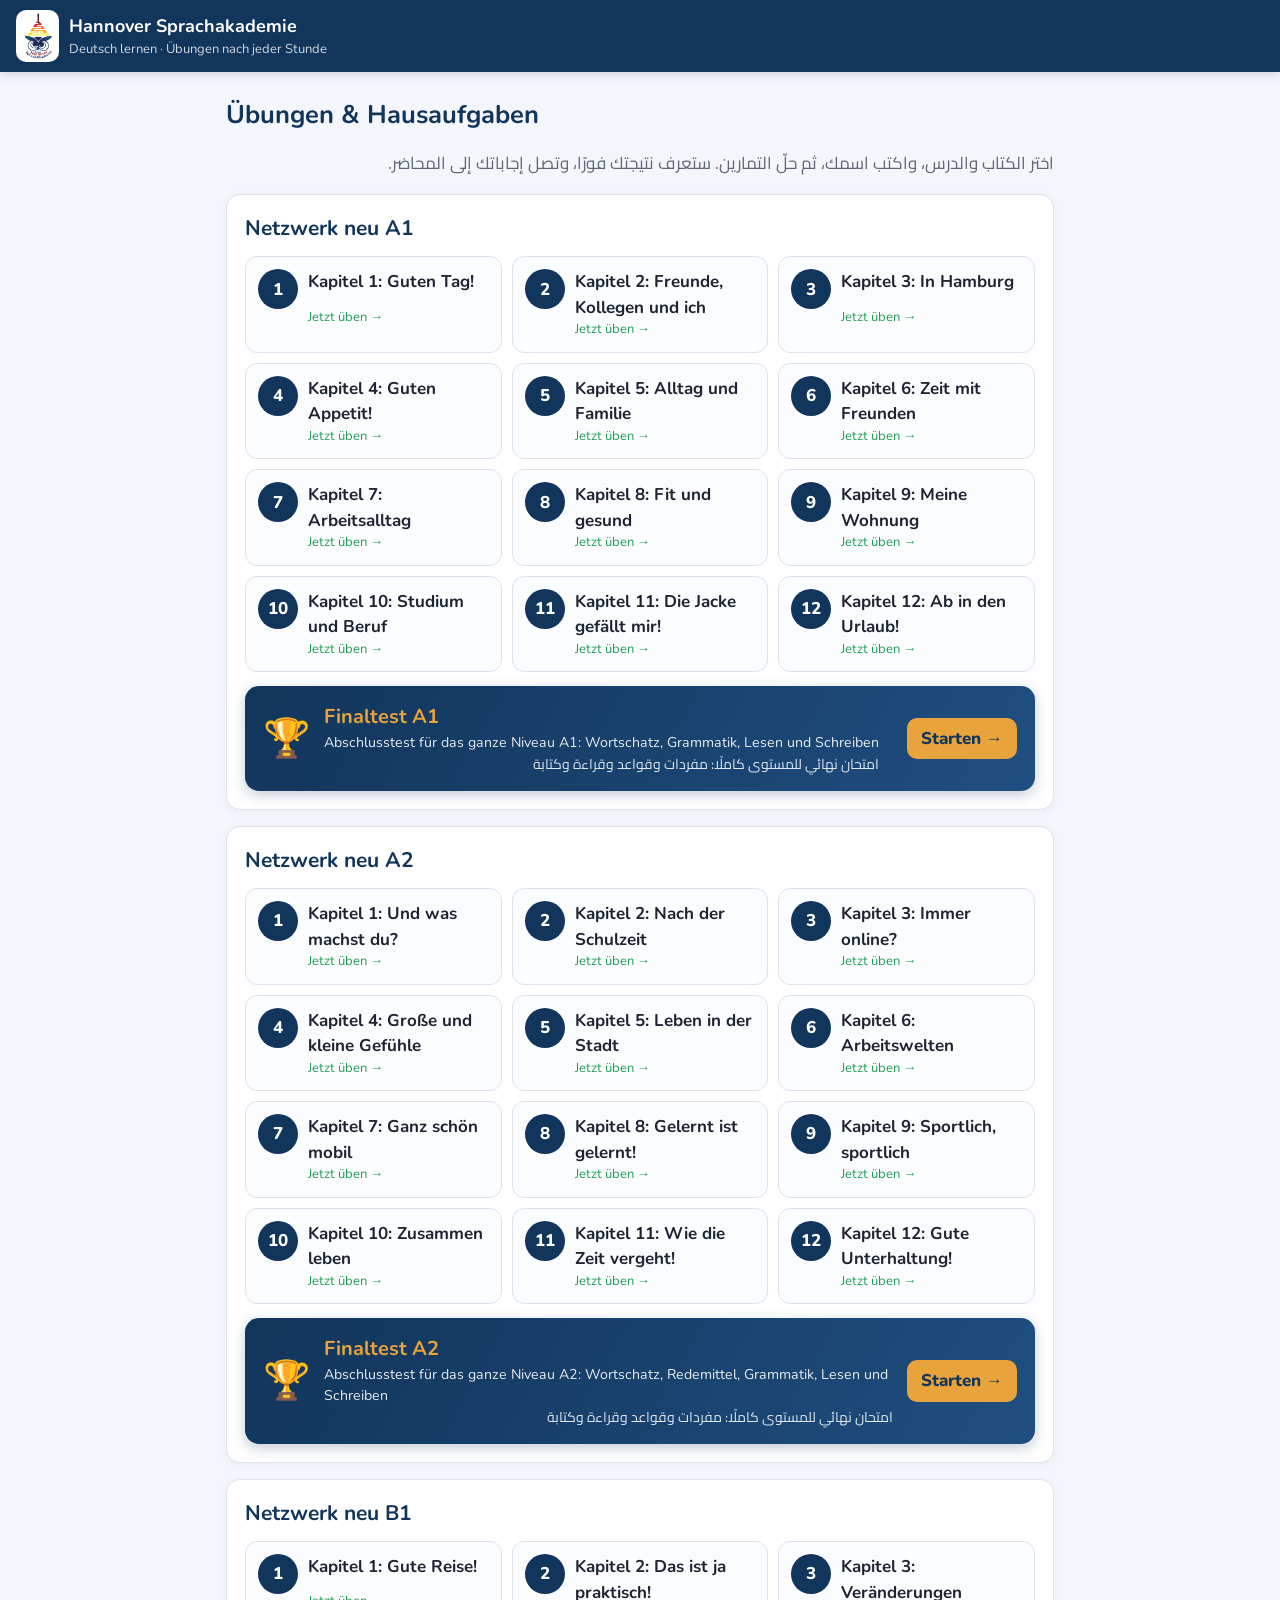
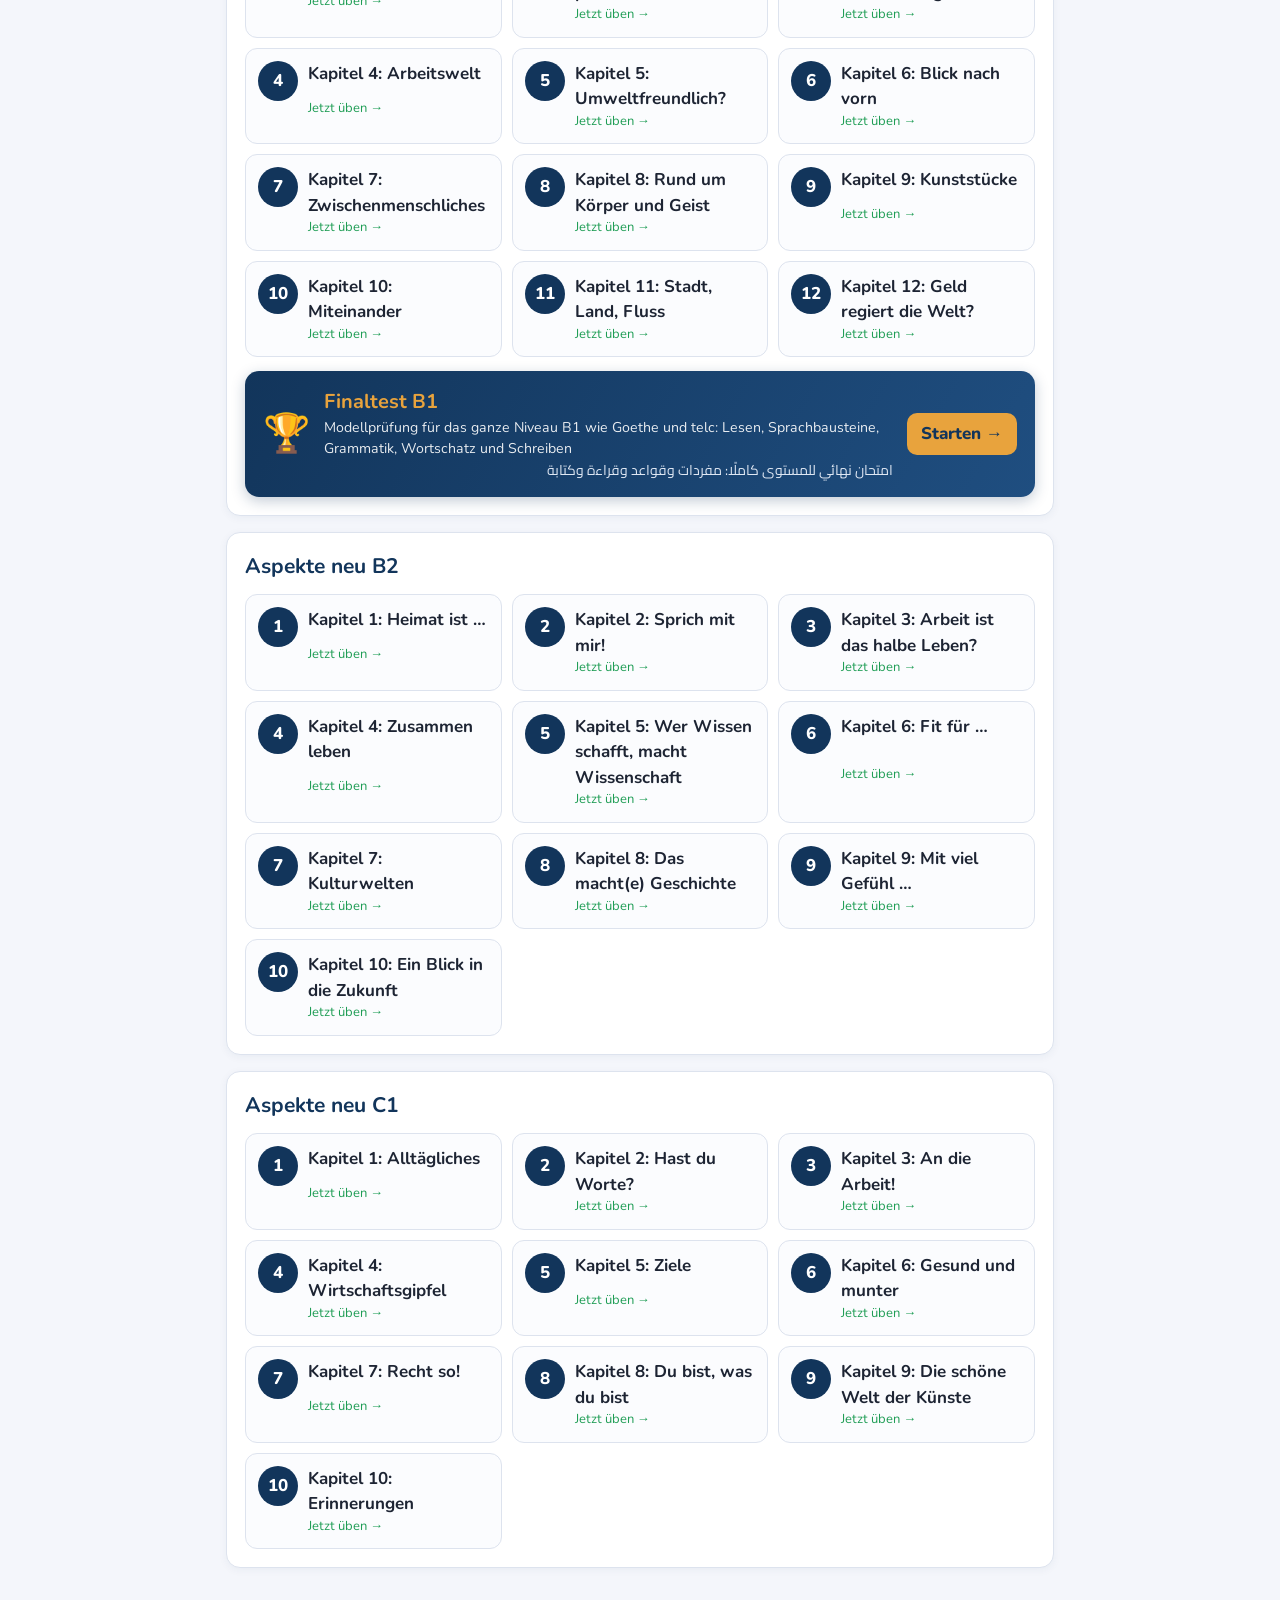
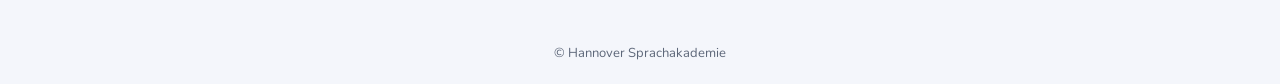
==== index.html @ 3dc6dbd1 "Website update 2026-11-24 20:18" ====
<!doctype html>
<html lang="de" dir="ltr">
<head>
  <meta charset="utf-8">
  <meta name="viewport" content="width=device-width, initial-scale=1">
  <link rel="icon" href="assets/logo.png">
  <title>Hannover Sprachakademie – Übungen</title>
  <link rel="preconnect" href="https://fonts.googleapis.com">
  <link href="https://fonts.googleapis.com/css2?family=Cairo:wght@400;600;700&family=Nunito:wght@400;600;800&display=swap" rel="stylesheet">
  <link rel="stylesheet" href="assets/style.css">
</head>
<body>
  <header class="topbar">
    <div class="brand"><img class="logo-img" src="assets/logo.png" alt="Hannover Sprachakademie"><div><strong>Hannover Sprachakademie</strong><small>Deutsch lernen · Übungen nach jeder Stunde</small></div></div>
  </header>
  <main class="wrap">
    <section class="hero">
      <h1>Übungen &amp; Hausaufgaben</h1>
      <p class="ar">اختر الكتاب والدرس، واكتب اسمك، ثم حلّ التمارين. ستعرف نتيجتك فورًا، وتصل إجاباتك إلى المحاضر.</p>
    </section>
    <div id="kurse"></div>
  </main>
  <footer class="foot">© Hannover Sprachakademie</footer>
  <script src="config.js"></script>
  <script>
    (function () {
      var box = document.getElementById('kurse');
      HA_CONFIG.kurse.forEach(function (k) {
        var sec = document.createElement('section'); sec.className = 'card';
        var h = document.createElement('h2'); h.textContent = k.name; sec.appendChild(h);
        var grid = document.createElement('div'); grid.className = 'kap-grid';
        k.kapitel.forEach(function (c) {
          var a = document.createElement(c.fertig ? 'a' : 'div');
          a.className = 'kap' + (c.fertig ? '' : ' soon');
          if (c.fertig) a.href = 'uebung.html?kurs=' + k.id + '&k=' + c.nr;
          a.innerHTML = '<span class="nr">' + c.nr + '</span><span class="t"></span><span class="s">' + (c.fertig ? 'Jetzt üben →' : 'bald') + '</span>';
          a.querySelector('.t').textContent = 'Kapitel ' + c.nr + ': ' + c.titel;
          grid.appendChild(a);
        });
        sec.appendChild(grid);
        if (k.final) {
          var f = document.createElement(k.final.fertig ? 'a' : 'div');
          f.className = 'final-card' + (k.final.fertig ? '' : ' soon');
          if (k.final.fertig) f.href = 'uebung.html?kurs=' + k.id + '&k=final';
          f.innerHTML = '<span class="trophy">🏆</span><span><strong></strong><small></small><em class="ar">امتحان نهائي للمستوى كاملًا: مفردات وقواعد وقراءة وكتابة</em></span><span class="go">' + (k.final.fertig ? 'Starten →' : 'bald') + '</span>';
          f.querySelector('strong').textContent = k.final.titel;
          f.querySelector('small').textContent = k.final.text || '';
          sec.appendChild(f);
        }
        box.appendChild(sec);
      });
    })();
  </script>
</body>
</html>
---- assets/style.css ----
:root {
  --navy: #12355b;
  --navy-2: #1f4e80;
  --gold: #e8a33d;
  --bg: #f4f6fb;
  --card: #ffffff;
  --text: #1d2433;
  --muted: #5d6779;
  --line: #dde3ee;
  --ok: #1f9d55;
  --ok-bg: #e7f7ee;
  --bad: #d64545;
  --bad-bg: #fdecec;
  --info-bg: #fff6e6;
  --radius: 14px;
}
* { box-sizing: border-box; }
[hidden] { display: none !important; }
html, body { margin: 0; }
body {
  font-family: "Nunito", "Segoe UI", Arial, sans-serif;
  background: var(--bg);
  color: var(--text);
  font-size: 17px;
  line-height: 1.5;
}
.ar { font-family: "Cairo", "Segoe UI", Tahoma, sans-serif; direction: rtl; text-align: right; color: var(--muted); }
a { color: var(--navy-2); }

/* Kopfzeile */
.topbar {
  position: sticky; top: 0; z-index: 10;
  display: flex; align-items: center; justify-content: space-between; gap: 12px;
  padding: 10px 16px; background: var(--navy); color: #fff;
  box-shadow: 0 2px 10px rgba(0,0,0,.15);
}
.brand { display: flex; align-items: center; gap: 10px; color: #fff; text-decoration: none; }
.brand strong { display: block; font-size: 18px; }
.brand small { display: block; opacity: .8; font-size: 13px; }
.logo {
  width: 40px; height: 40px; border-radius: 10px; background: var(--gold); color: var(--navy);
  display: grid; place-items: center; font-weight: 800;
}
.logo-img { height: 52px; width: auto; background: #fff; border-radius: 10px; padding: 3px 5px; display: block; }
.progress { display: flex; align-items: center; gap: 8px; min-width: 150px; }
.progress .bar { width: 110px; height: 8px; border-radius: 8px; background: rgba(255,255,255,.25); overflow: hidden; }
.progress .bar span { display: block; height: 100%; width: 0; background: var(--gold); transition: width .3s; }
.progress #ptext { font-size: 13px; white-space: nowrap; }

.wrap { max-width: 860px; margin: 0 auto; padding: 18px 16px 40px; }
.foot { text-align: center; color: var(--muted); font-size: 13px; padding: 20px; }
.loading { text-align: center; color: var(--muted); }

/* Startseite */
.hero h1 { margin: 6px 0; color: var(--navy); }
.card {
  background: var(--card); border: 1px solid var(--line); border-radius: var(--radius);
  padding: 18px; margin: 16px 0; box-shadow: 0 2px 8px rgba(18,53,91,.05);
}
.card h2 { margin: 0 0 12px; color: var(--navy); font-size: 21px; }
.kap-grid { display: grid; grid-template-columns: repeat(auto-fill, minmax(230px, 1fr)); gap: 10px; }
.kap {
  display: grid; grid-template-columns: 40px 1fr; grid-template-rows: auto auto; gap: 0 10px;
  padding: 12px; border: 1px solid var(--line); border-radius: 12px; text-decoration: none; color: var(--text);
  background: #fbfcfe; transition: transform .1s, border-color .1s;
}
.kap:hover { border-color: var(--gold); transform: translateY(-1px); }
.kap .nr { grid-row: span 2; width: 40px; height: 40px; border-radius: 50%; background: var(--navy); color: #fff; display: grid; place-items: center; font-weight: 800; }
.kap .t { font-weight: 700; }
.kap .s { font-size: 13px; color: var(--ok); }
.kap.soon { opacity: .55; }
.kap.soon .nr { background: #9aa6b8; }
.kap.soon .s { color: var(--muted); }

.final-card {
  display: flex; align-items: center; gap: 14px; margin-top: 14px; padding: 16px 18px; border-radius: 14px;
  background: linear-gradient(120deg, var(--navy), var(--navy-2)); color: #fff; text-decoration: none;
  box-shadow: 0 4px 14px rgba(18,53,91,.25); transition: transform .1s;
}
.final-card:hover { transform: translateY(-2px); }
.final-card .trophy { font-size: 38px; }
.final-card strong { display: block; font-size: 20px; color: var(--gold); }
.final-card small { display: block; opacity: .9; }
.final-card em { display: block; font-style: normal; color: #dfe7f3; font-size: 14px; }
.final-card .go { margin-left: auto; background: var(--gold); color: var(--navy); font-weight: 800; padding: 8px 14px; border-radius: 10px; white-space: nowrap; }
.final-card.soon { opacity: .6; }

/* Name */
.start { text-align: center; }
.start h1 { color: var(--navy); margin: 4px 0; }
.start .sub { color: var(--muted); margin: 0 0 14px; }
.start input[type=text] { width: 100%; max-width: 380px; }
input[type=text], textarea, select {
  font: inherit; padding: 10px 12px; border: 2px solid var(--line); border-radius: 10px; background: #fff; color: var(--text);
}
input[type=text]:focus, textarea:focus, select:focus { outline: none; border-color: var(--navy-2); }
.btn {
  font: inherit; font-weight: 800; border: 0; border-radius: 12px; padding: 12px 22px; cursor: pointer;
  background: var(--navy); color: #fff;
}
.btn:hover { background: var(--navy-2); }
a.btn { display: inline-block; text-decoration: none; }
.btn.gold { background: var(--gold); color: var(--navy); }
.btn.ghost { background: transparent; color: var(--navy); border: 2px solid var(--navy); }
.btn:disabled { opacity: .5; cursor: not-allowed; }
.row { display: flex; gap: 10px; flex-wrap: wrap; justify-content: center; margin-top: 14px; }
.err { color: var(--bad); font-weight: 700; min-height: 1.4em; }

/* Übungsteile */
.teil h2 { display: flex; gap: 10px; align-items: baseline; }
.teil h2 .badge { background: var(--gold); color: var(--navy); border-radius: 8px; padding: 2px 9px; font-size: 15px; }
.anw { margin: 0 0 4px; font-weight: 700; }
.anw-ar { margin: 0 0 12px; font-size: 15px; }
.lesetext { background: var(--info-bg); border-left: 5px solid var(--gold); border-radius: 10px; padding: 12px 14px; margin-bottom: 14px; white-space: pre-line; }
.item { padding: 12px 0; border-top: 1px dashed var(--line); }
.item:first-of-type { border-top: 0; }
.item .q { font-weight: 600; margin-bottom: 8px; }
.item .num { color: var(--muted); font-weight: 700; margin-right: 6px; }
.opts { display: flex; flex-wrap: wrap; gap: 8px; }
.opt { position: relative; }
.opt input { position: absolute; opacity: 0; }
.opt span {
  display: inline-block; padding: 8px 14px; border: 2px solid var(--line); border-radius: 10px; cursor: pointer; background: #fff;
}
.opt input:checked + span { border-color: var(--navy-2); background: #e9f0fa; font-weight: 700; }
.opt input:focus-visible + span { outline: 3px solid var(--gold); }
.sent select, .sent input[type=text] { padding: 6px 10px; margin: 0 4px; min-width: 110px; }
.sent { line-height: 2.4; }
.match-row { display: grid; grid-template-columns: 1fr 1fr; gap: 10px; align-items: center; padding: 6px 0; }
.match-row select { width: 100%; }
.order-list { list-style: none; padding: 0; margin: 0; }
.order-list li { display: flex; align-items: center; gap: 8px; padding: 8px 10px; margin: 6px 0; background: #fbfcfe; border: 2px solid var(--line); border-radius: 10px; }
.order-list li .txt { flex: 1; }
.order-list button { font: inherit; border: 1px solid var(--line); background: #fff; border-radius: 8px; width: 36px; height: 34px; cursor: pointer; }
.words { display: flex; flex-wrap: wrap; gap: 8px; margin-bottom: 8px; }
.word { font: inherit; border: 2px solid var(--line); background: #fff; border-radius: 10px; padding: 6px 12px; cursor: pointer; }
.word.used { opacity: .3; cursor: default; }
.built { min-height: 46px; padding: 8px 10px; border: 2px dashed var(--navy-2); border-radius: 10px; background: #fff; display: flex; flex-wrap: wrap; gap: 6px; align-items: center; }
.built .word { border-color: var(--navy-2); background: #e9f0fa; }
.small-btn { font: inherit; font-size: 14px; background: none; border: 0; color: var(--navy-2); cursor: pointer; text-decoration: underline; padding: 4px 0; }
textarea { width: 100%; min-height: 150px; resize: vertical; }
.wc { font-size: 14px; color: var(--muted); }

/* Bewertung */
.item.ok { background: var(--ok-bg); border-radius: 10px; padding-left: 10px; padding-right: 10px; }
.item.bad { background: var(--bad-bg); border-radius: 10px; padding-left: 10px; padding-right: 10px; }
.fb { margin-top: 6px; font-weight: 700; }
.item.ok .fb { color: var(--ok); }
.item.bad .fb { color: var(--bad); }
.item.manual .fb { color: var(--navy-2); }
.muster { margin-top: 8px; padding: 10px 12px; background: #fff; border: 1px solid var(--line); border-radius: 10px; white-space: pre-line; }
.locked input, .locked select, .locked textarea, .locked button.word, .locked .order-list button { pointer-events: none; }

.submit-bar { position: sticky; bottom: 0; background: linear-gradient(transparent, var(--bg) 30%); padding: 18px 0 10px; text-align: center; }
.result { text-align: center; }
.result .score { font-size: 46px; font-weight: 800; color: var(--navy); margin: 4px 0; }
.result .pct { font-size: 20px; font-weight: 700; }
.result .send { margin-top: 10px; font-weight: 700; }
.send.ok { color: var(--ok); } .send.bad { color: var(--bad); } .send.wait { color: var(--muted); }
.stars { font-size: 30px; letter-spacing: 4px; }

@media (max-width: 600px) {
  body { font-size: 16px; }
  .progress { min-width: 0; }
  .progress .bar { width: 70px; }
  .match-row { grid-template-columns: 1fr; gap: 4px; }
  .brand small { display: none; }
}
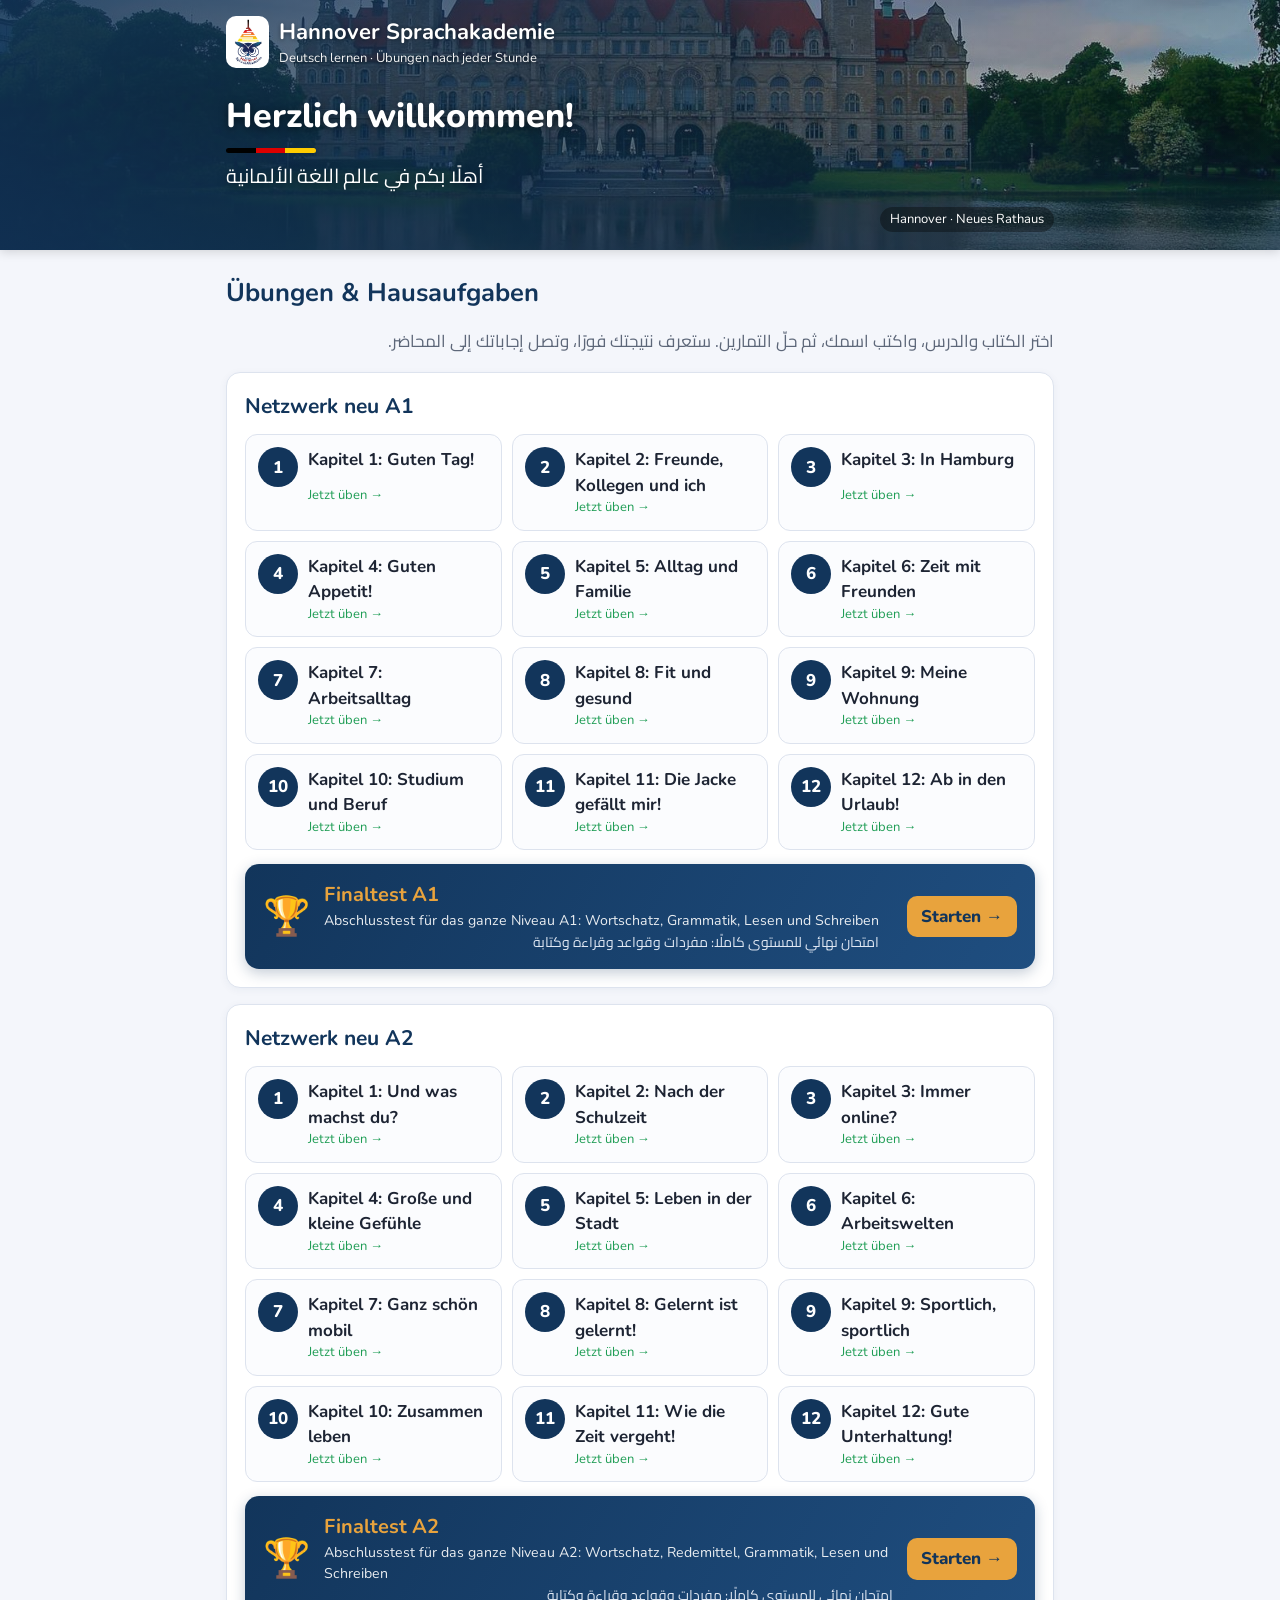
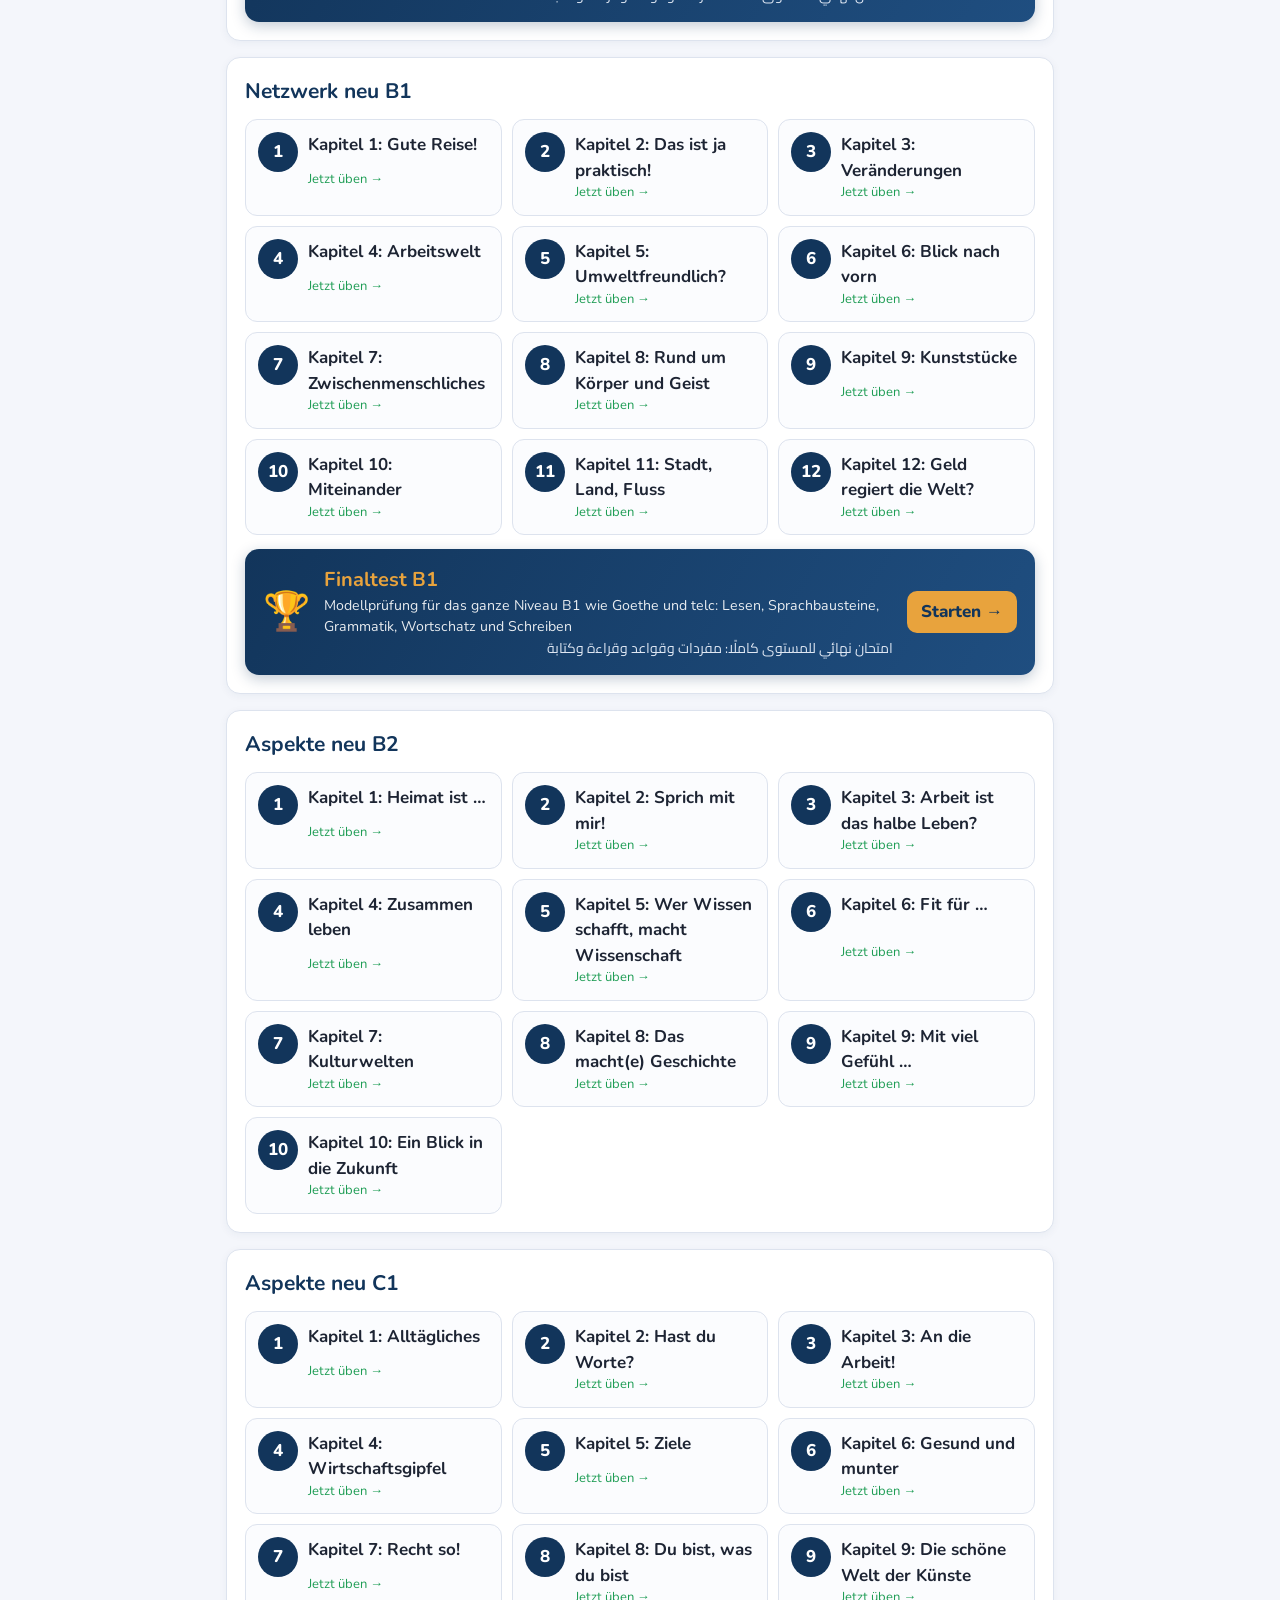
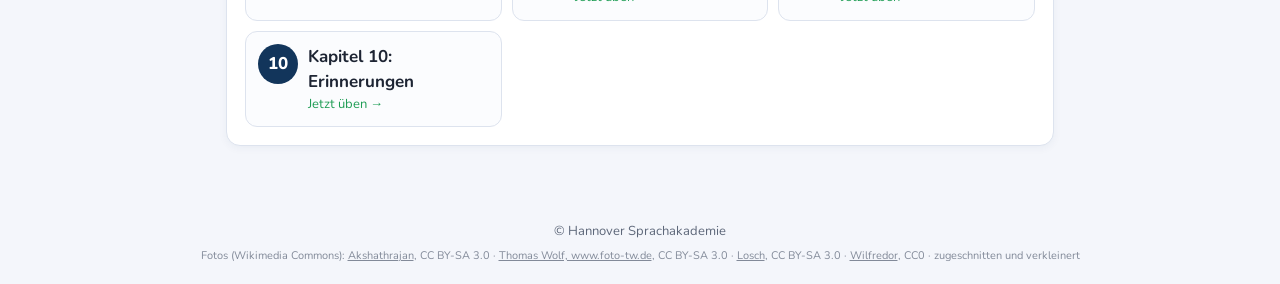
==== commit 156ec128: "Website update 2026-11-24 20:28" ====
--- a/index.html
+++ b/index.html
@@ -10,8 +10,21 @@
   <link rel="stylesheet" href="assets/style.css">
 </head>
 <body>
-  <header class="topbar">
-    <div class="brand"><img class="logo-img" src="assets/logo.png" alt="Hannover Sprachakademie"><div><strong>Hannover Sprachakademie</strong><small>Deutsch lernen · Übungen nach jeder Stunde</small></div></div>
+  <header class="topbar banner">
+    <div class="slides" aria-hidden="true">
+      <div class="slide on" style="background-image:url(assets/bg/hannover-rathaus.jpg)" data-ort="Hannover · Neues Rathaus"></div>
+      <div class="slide" style="background-image:url(assets/bg/berlin.jpg); background-position:center 22%" data-ort="Berlin · Brandenburger Tor"></div>
+      <div class="slide" style="background-image:url(assets/bg/hannover-uni.jpg); background-position:center 35%" data-ort="Hannover · Leibniz Universität"></div>
+      <div class="slide" style="background-image:url(assets/bg/neuschwanstein.jpg); background-position:center 40%" data-ort="Bayern · Schloss Neuschwanstein"></div>
+    </div>
+    <div class="banner-in">
+      <div class="brand"><img class="logo-img" src="assets/logo.png" alt="Hannover Sprachakademie"><div><strong>Hannover Sprachakademie</strong><small>Deutsch lernen · Übungen nach jeder Stunde</small></div></div>
+      <div class="banner-text">
+        <p class="willkommen">Herzlich willkommen!</p>
+        <p class="ar">أهلًا بكم في عالم اللغة الألمانية</p>
+      </div>
+      <span class="ort" id="ort">Hannover · Neues Rathaus</span>
+    </div>
   </header>
   <main class="wrap">
     <section class="hero">
@@ -20,9 +33,25 @@
     </section>
     <div id="kurse"></div>
   </main>
-  <footer class="foot">© Hannover Sprachakademie</footer>
+  <footer class="foot">© Hannover Sprachakademie
+    <small class="credits">Fotos (Wikimedia Commons):
+      <a href="https://commons.wikimedia.org/wiki/File:Hannover_Rathaus_and_Maschteich,_Germany_-_20100525.jpg" target="_blank" rel="noopener">Akshathrajan</a>, CC BY-SA 3.0 ·
+      <a href="https://commons.wikimedia.org/wiki/File:Brandenburger_Tor_abends.jpg" target="_blank" rel="noopener">Thomas Wolf, www.foto-tw.de</a>, CC BY-SA 3.0 ·
+      <a href="https://commons.wikimedia.org/wiki/File:Gottfried_Wilhelm_Leibniz_Universit%C3%A4t_Hannover_IMG_5203.jpg" target="_blank" rel="noopener">Losch</a>, CC BY-SA 3.0 ·
+      <a href="https://commons.wikimedia.org/wiki/File:Neuschwanstein_Castle_2024.jpg" target="_blank" rel="noopener">Wilfredor</a>, CC0 ·
+      zugeschnitten und verkleinert</small>
+  </footer>
   <script src="config.js"></script>
   <script>
+    // Bildwechsel im Kopfbereich (alle 6 Sekunden)
+    (function () {
+      var s = document.querySelectorAll('.slides .slide'), ort = document.getElementById('ort'), i = 0;
+      if (!s.length || (window.matchMedia && matchMedia('(prefers-reduced-motion: reduce)').matches)) return;
+      setInterval(function () {
+        s[i].classList.remove('on'); i = (i + 1) % s.length; s[i].classList.add('on');
+        ort.textContent = s[i].getAttribute('data-ort');
+      }, 6000);
+    })();
     (function () {
       var box = document.getElementById('kurse');
       HA_CONFIG.kurse.forEach(function (k) {
--- a/assets/style.css
+++ b/assets/style.css
@@ -34,6 +34,53 @@
   padding: 10px 16px; background: var(--navy); color: #fff;
   box-shadow: 0 2px 10px rgba(0,0,0,.15);
 }
+/* Übungsseiten: dezentes Foto (Neues Rathaus Hannover) hinter der blauen Leiste */
+.topbar:not(.banner) {
+  background: linear-gradient(90deg, rgba(18,53,91,.96) 0%, rgba(18,53,91,.88) 55%, rgba(18,53,91,.72) 100%),
+              url(bg/hannover-rathaus.jpg) center 30% / cover no-repeat, var(--navy);
+}
+
+/* Startseite: großes Banner mit wechselnden Fotos aus Deutschland */
+.topbar.banner {
+  position: relative; display: block; padding: 0; min-height: 250px; overflow: hidden; background: var(--navy);
+}
+.banner .slides, .banner .slide { position: absolute; inset: 0; }
+.banner .slide {
+  background-size: cover; background-position: center; opacity: 0; transform: scale(1.04);
+  transition: opacity 1.6s ease, transform 7s ease;
+}
+.banner .slide.on { opacity: 1; transform: scale(1); }
+.banner .slides::after {
+  content: ''; position: absolute; inset: 0;
+  background: linear-gradient(100deg, rgba(18,53,91,.82) 0%, rgba(18,53,91,.55) 45%, rgba(18,53,91,.15) 100%),
+              linear-gradient(180deg, rgba(18,53,91,.25) 0%, rgba(18,53,91,0) 40%, rgba(18,53,91,.45) 100%);
+}
+.banner-in {
+  position: relative; z-index: 1; max-width: 860px; margin: 0 auto; padding: 16px 16px 18px;
+  min-height: 250px; display: flex; flex-direction: column; justify-content: space-between;
+}
+.banner .brand strong { font-size: 22px; text-shadow: 0 1px 4px rgba(0,0,0,.4); }
+.banner .brand small { opacity: .95; text-shadow: 0 1px 3px rgba(0,0,0,.5); }
+.banner-text { margin-top: 18px; }
+.banner-text p { margin: 0; text-shadow: 0 2px 8px rgba(0,0,0,.55); }
+.banner .willkommen { font-size: 34px; font-weight: 800; color: #fff; }
+.banner .willkommen::after { content: ''; display: block; width: 90px; height: 5px; margin-top: 6px; border-radius: 3px;
+  background: linear-gradient(90deg, #000 0 33%, #dd0000 33% 66%, #ffcc00 66% 100%); }
+.banner .banner-text .ar { font-size: 20px; color: #fff; margin-top: 8px; text-align: left; }
+.banner .ort {
+  align-self: flex-end; margin-top: 12px; font-size: 13px; color: #fff; background: rgba(0,0,0,.35);
+  padding: 3px 10px; border-radius: 20px;
+}
+@media (max-width: 600px) {
+  .topbar.banner, .banner-in { min-height: 210px; }
+  .banner .willkommen { font-size: 26px; }
+  .banner .banner-text .ar { font-size: 17px; }
+  .banner .brand strong { font-size: 18px; }
+}
+@media (prefers-reduced-motion: reduce) { .banner .slide { transition: none; transform: none; } }
+.foot .credits { display: block; margin-top: 6px; font-size: 11px; opacity: .75; }
+.foot .credits a { color: inherit; }
+
 .brand { display: flex; align-items: center; gap: 10px; color: #fff; text-decoration: none; }
 .brand strong { display: block; font-size: 18px; }
 .brand small { display: block; opacity: .8; font-size: 13px; }
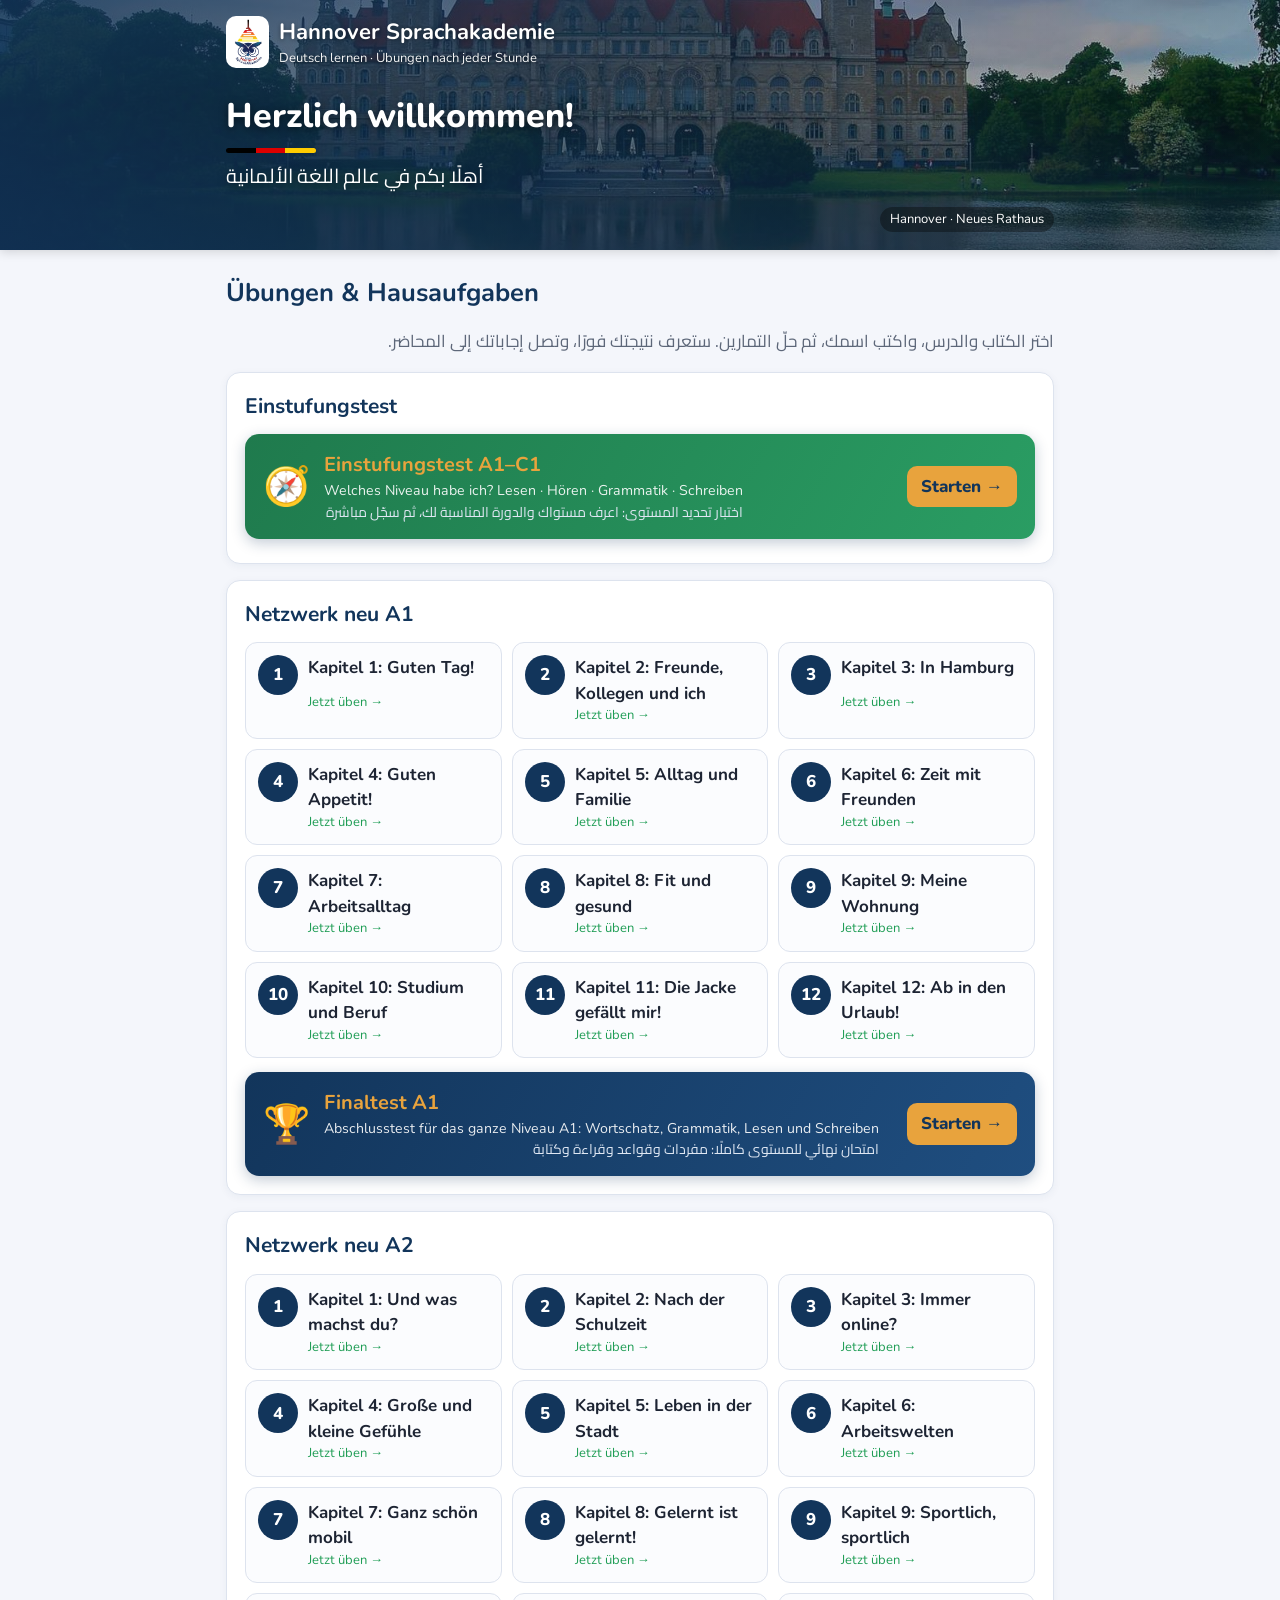
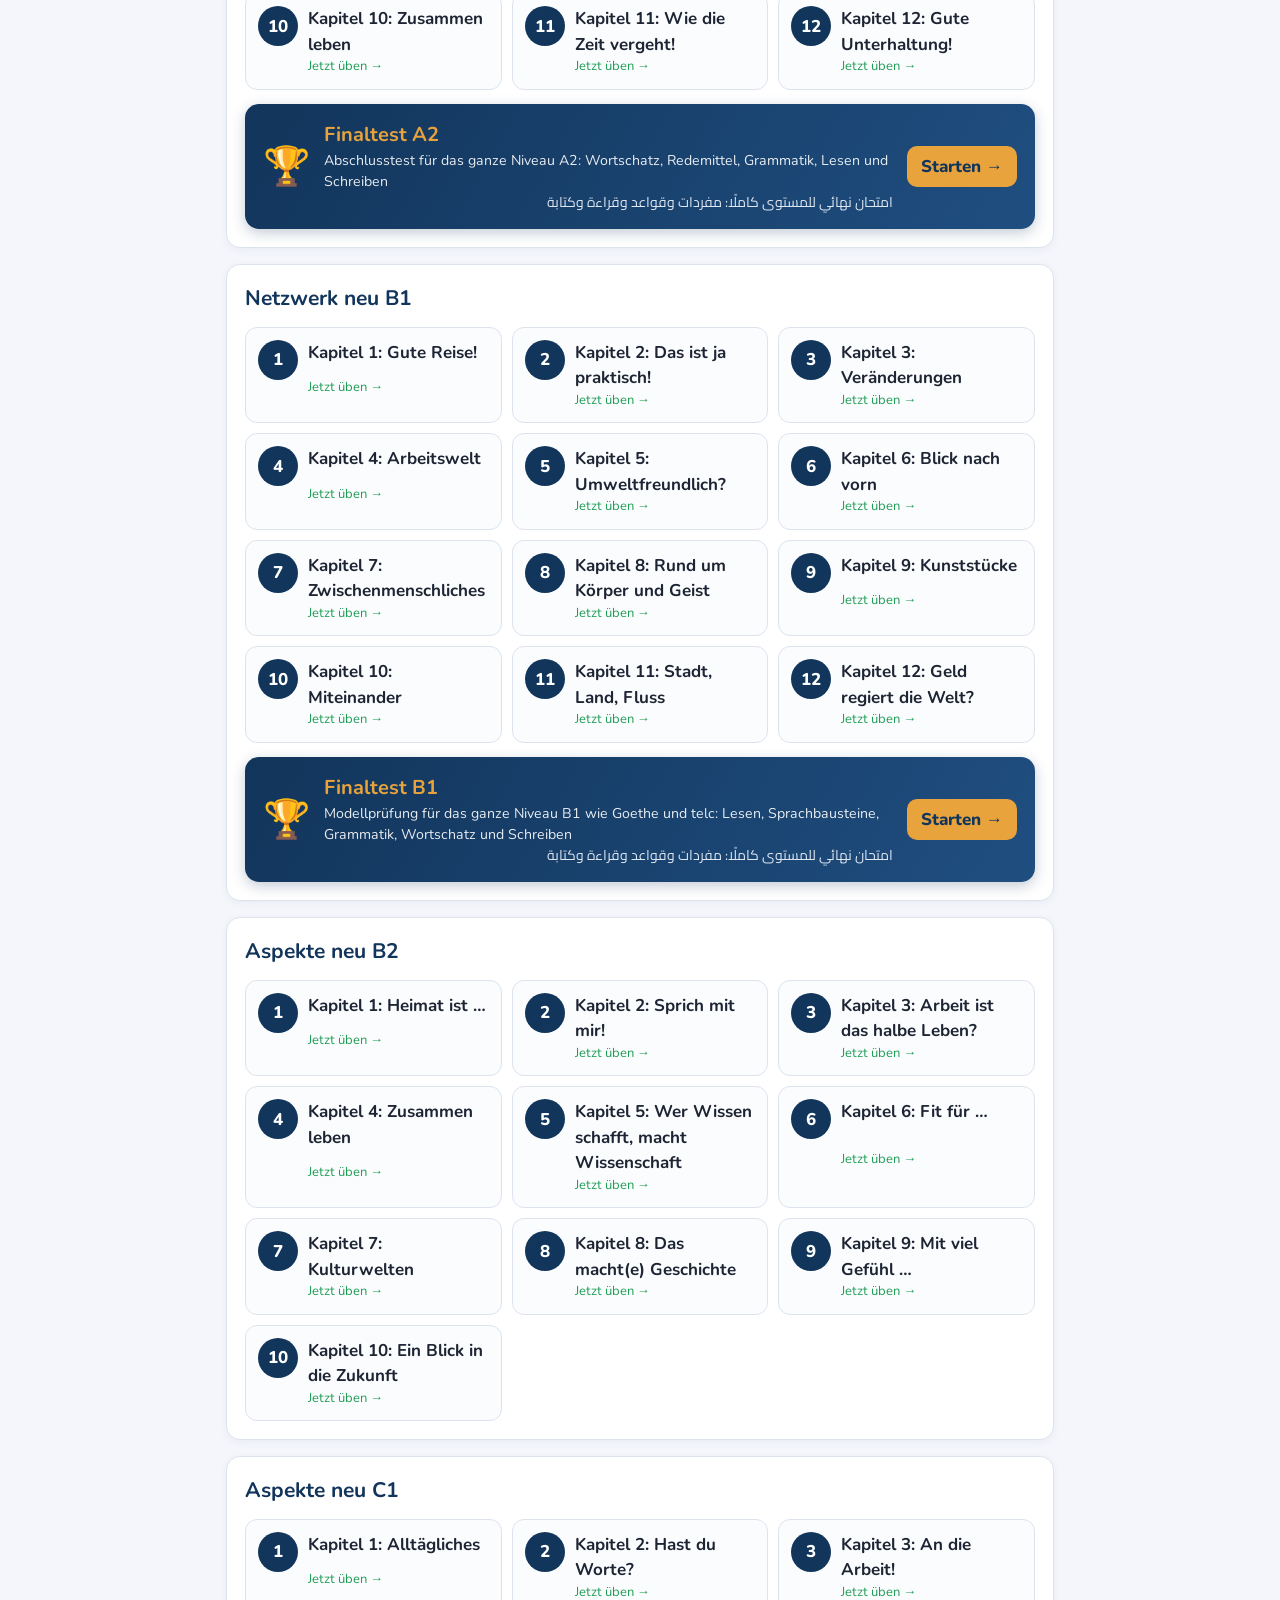
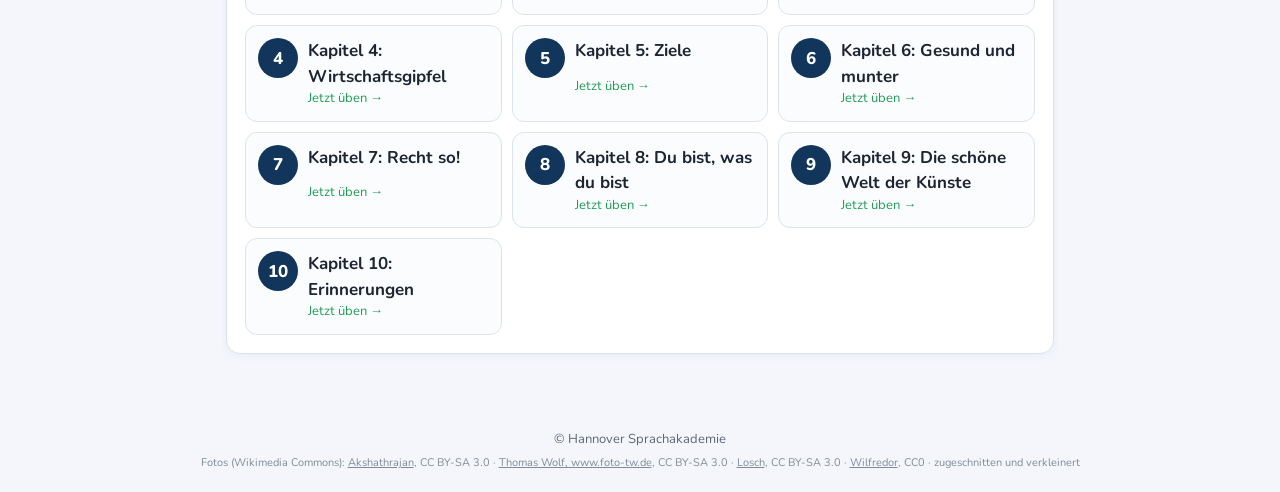
==== commit 4326c393: "Website update 2026-11-27 21:11" ====
--- a/index.html
+++ b/index.html
@@ -30,6 +30,14 @@
     <section class="hero">
       <h1>Übungen &amp; Hausaufgaben</h1>
       <p class="ar">اختر الكتاب والدرس، واكتب اسمك، ثم حلّ التمارين. ستعرف نتيجتك فورًا، وتصل إجاباتك إلى المحاضر.</p>
+    </section>
+    <section class="card">
+      <h2>Einstufungstest</h2>
+      <a class="final-card einst" href="einstufung.html">
+        <span class="trophy">🧭</span>
+        <span><strong>Einstufungstest A1–C1</strong><small>Welches Niveau habe ich? Lesen · Hören · Grammatik · Schreiben</small><em class="ar">اختبار تحديد المستوى: اعرف مستواك والدورة المناسبة لك، ثم سجّل مباشرة</em></span>
+        <span class="go">Starten →</span>
+      </a>
     </section>
     <div id="kurse"></div>
   </main>
--- a/assets/style.css
+++ b/assets/style.css
@@ -206,8 +206,46 @@
 .send.ok { color: var(--ok); } .send.bad { color: var(--bad); } .send.wait { color: var(--muted); }
 .stars { font-size: 30px; letter-spacing: 4px; }
 
+/* Einstufungstest */
+.einst-info { text-align: left; }
+.player { display: flex; flex-wrap: wrap; align-items: center; gap: 10px; margin: 4px 0 14px; padding: 12px; background: #eef3fa; border-radius: 12px; }
+.player .btn { padding: 10px 18px; }
+.player-info { font-size: 14px; color: var(--muted); }
+.player-note { flex-basis: 100%; font-size: 14px; }
+.player .lesetext { flex-basis: 100%; margin: 0; }
+.spinner { width: 46px; height: 46px; margin: 18px auto; border: 5px solid var(--line); border-top-color: var(--gold); border-radius: 50%; animation: spin 1s linear infinite; }
+@keyframes spin { to { transform: rotate(360deg); } }
+.lvl-box { display: grid; grid-template-columns: 1fr 1fr; gap: 12px; margin: 10px 0 16px; }
+.lvl { border: 2px solid var(--navy); border-radius: 14px; padding: 12px; }
+.lvl small { display: block; color: var(--muted); font-weight: 700; }
+.lvl strong { display: block; font-size: 40px; line-height: 1.2; color: var(--navy); }
+.lvl .ar { text-align: center; display: block; }
+.lvl.gold { border-color: var(--gold); background: var(--info-bg); }
+.stufen { max-width: 460px; margin: 0 auto; }
+.stufe-row { display: grid; grid-template-columns: 34px 1fr 62px; gap: 10px; align-items: center; margin: 6px 0; }
+.st-n { font-weight: 800; color: var(--navy); }
+.st-bar { height: 12px; background: var(--line); border-radius: 8px; overflow: hidden; }
+.st-bar span { display: block; height: 100%; background: #9aa6b8; }
+.st-bar span.ok { background: var(--ok); } .st-bar span.bad { background: var(--bad); }
+.st-p { font-size: 14px; color: var(--muted); text-align: right; }
+.teile-sum { color: var(--muted); font-size: 15px; }
+.anmelden { margin-top: 16px; padding: 16px; border-radius: 14px; background: var(--ok-bg); }
+.anmelden h3 { margin: 0 0 6px; color: var(--ok); }
+.anmelden .btn { margin: 6px; }
+.btn.wa { background: #25d366; color: #fff; font-size: 18px; }
+.btn.wa:hover { background: #1ebe5a; }
+.korr-lvl { font-size: 18px; margin: 8px 0; }
+.korr-lvl strong { color: var(--navy); font-size: 22px; }
+.korr-lob { color: var(--ok); }
+.korr-list { padding-left: 18px; }
+.korr-list li { margin: 8px 0; }
+.korr-list del { color: var(--bad); }
+.korr-list ins { color: var(--ok); text-decoration: none; font-weight: 700; }
+.final-card.einst { background: linear-gradient(120deg, #1f7a4d, #2a9d63); margin: 0 0 6px; }
+
 @media (max-width: 600px) {
   body { font-size: 16px; }
+  .lvl-box { grid-template-columns: 1fr; }
   .progress { min-width: 0; }
   .progress .bar { width: 70px; }
   .match-row { grid-template-columns: 1fr; gap: 4px; }
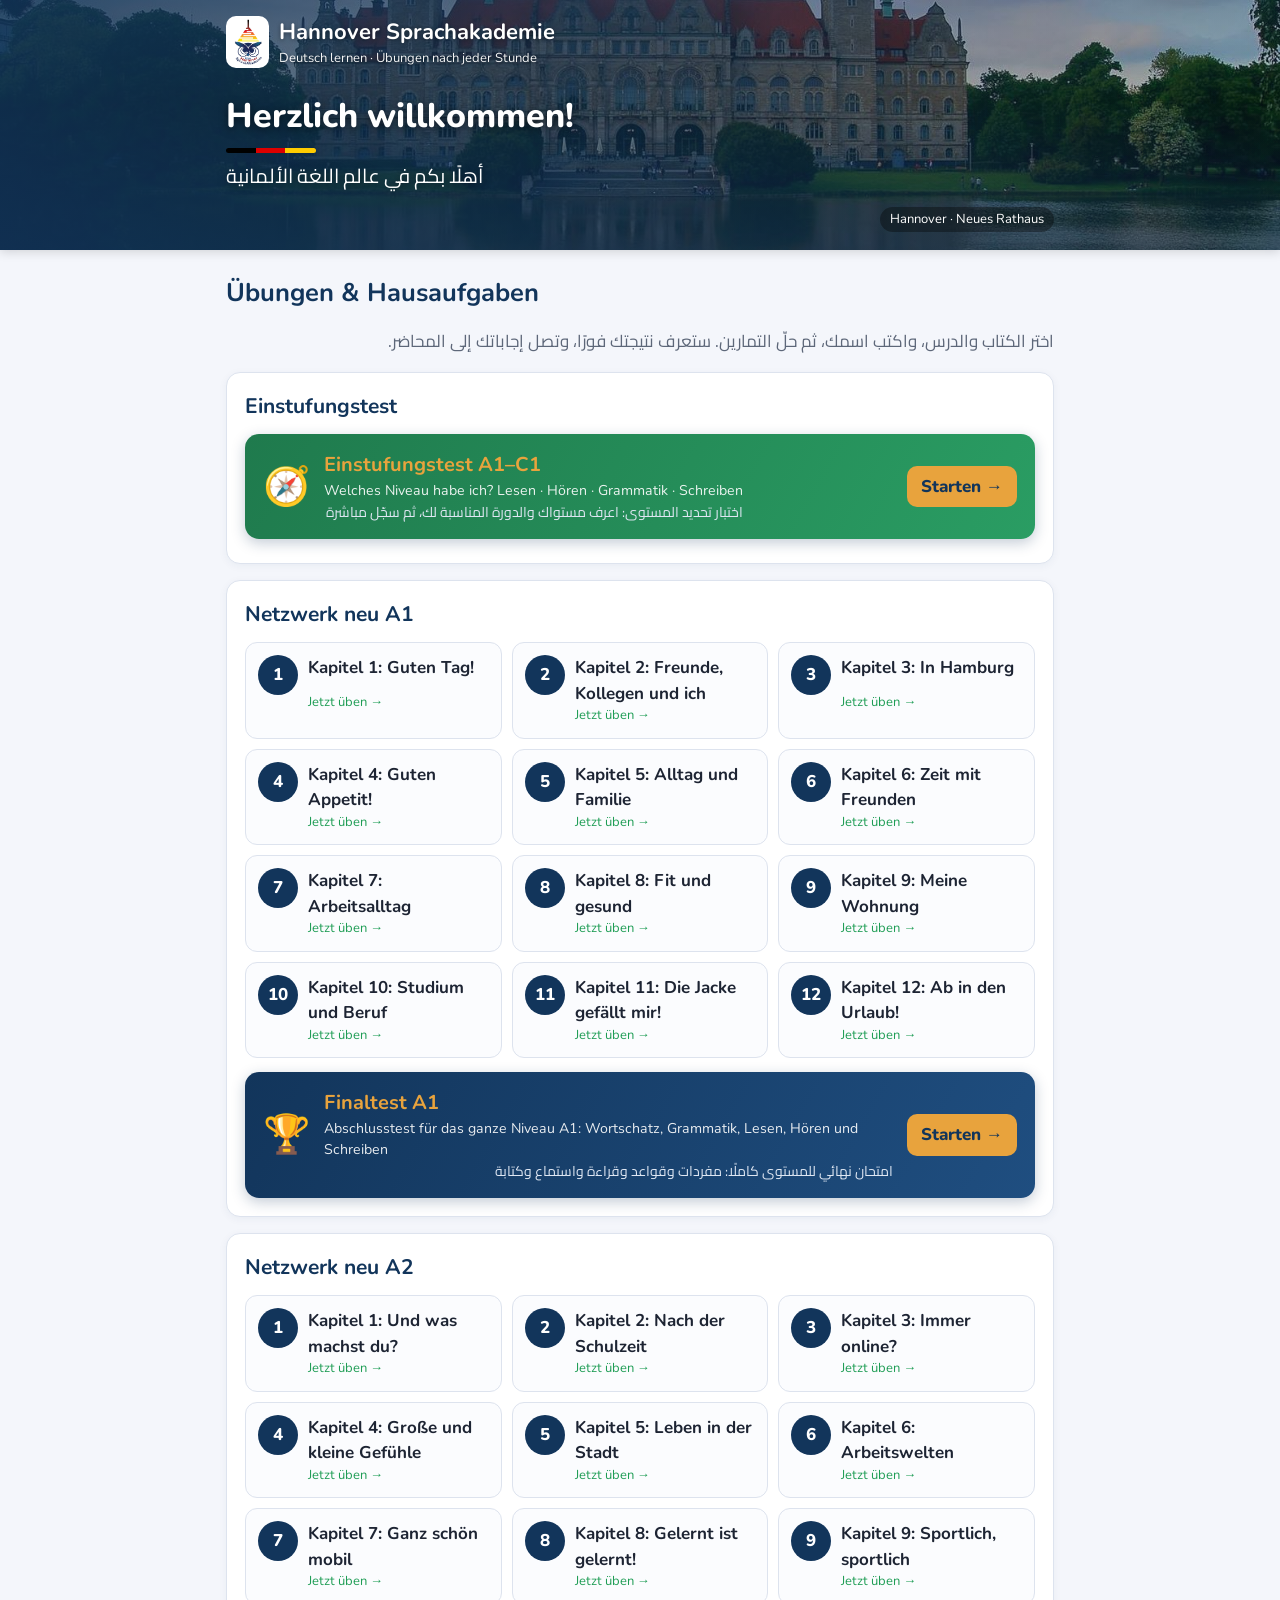
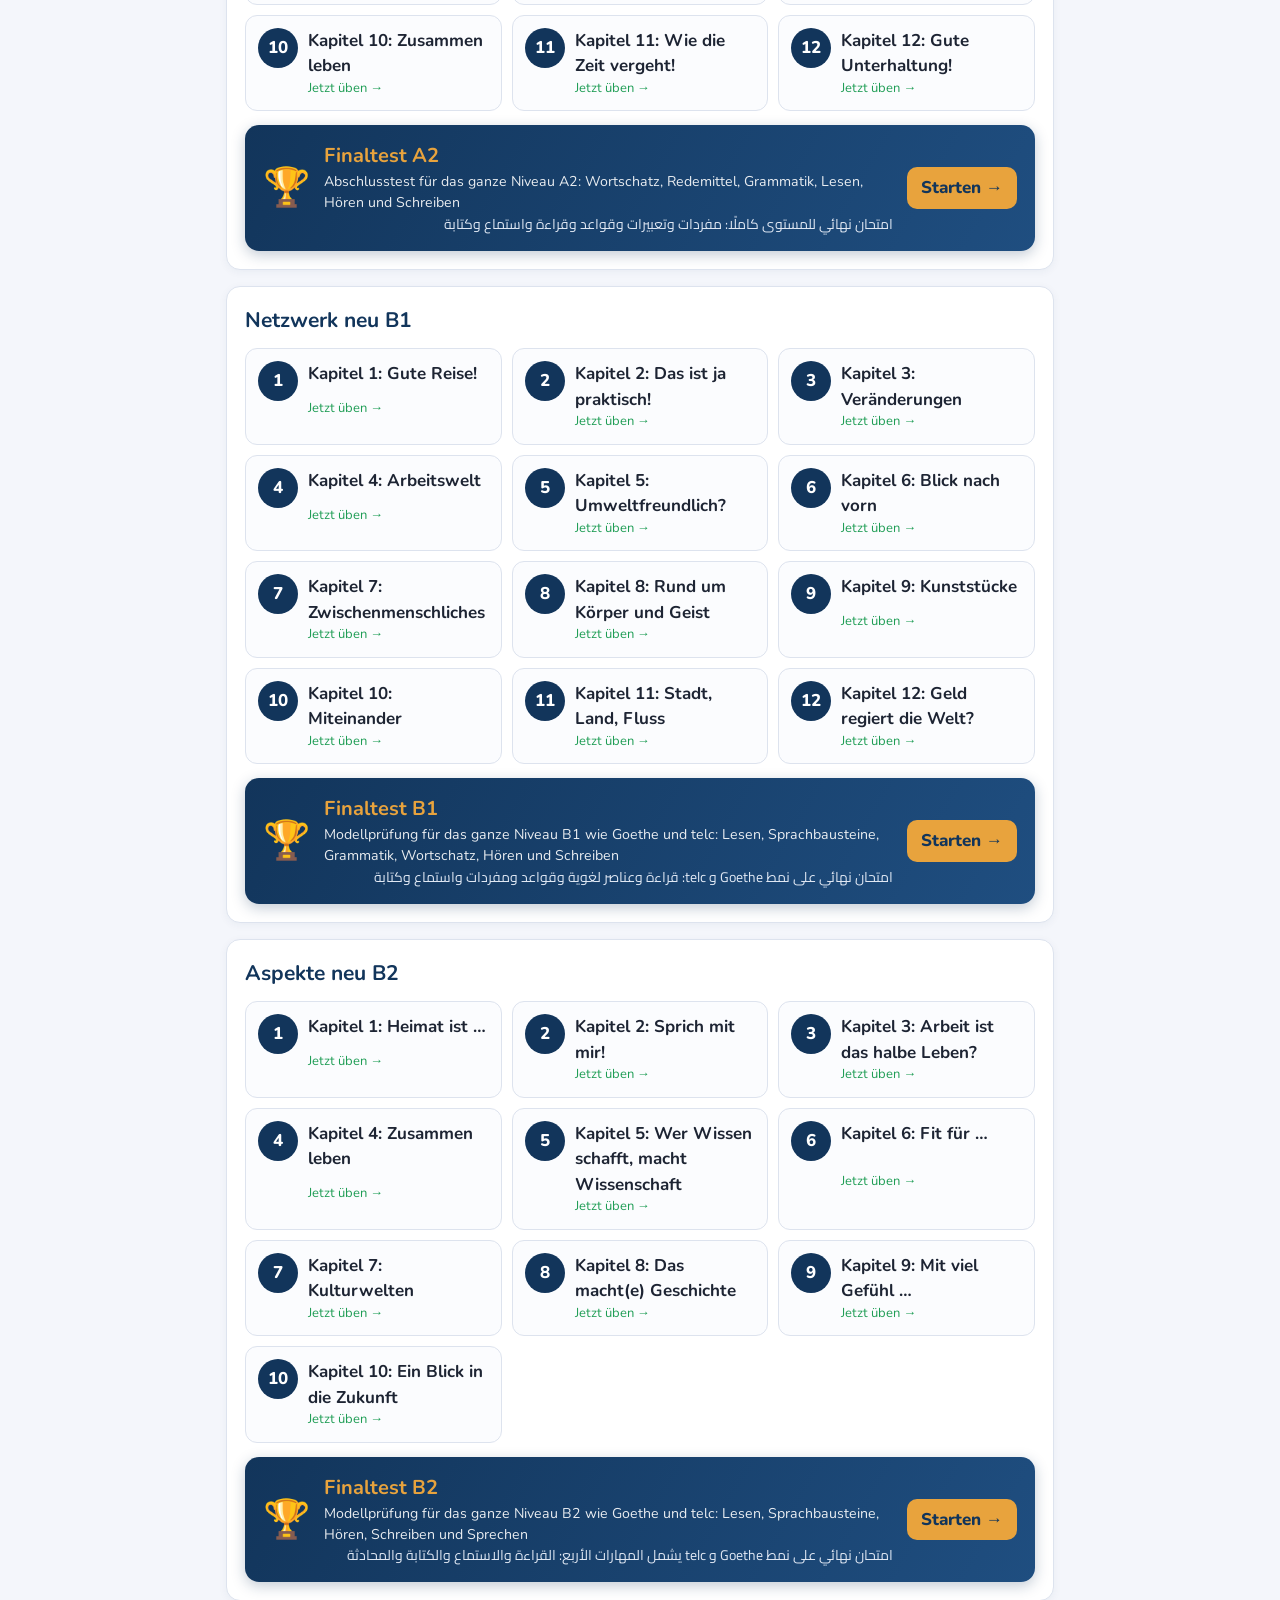
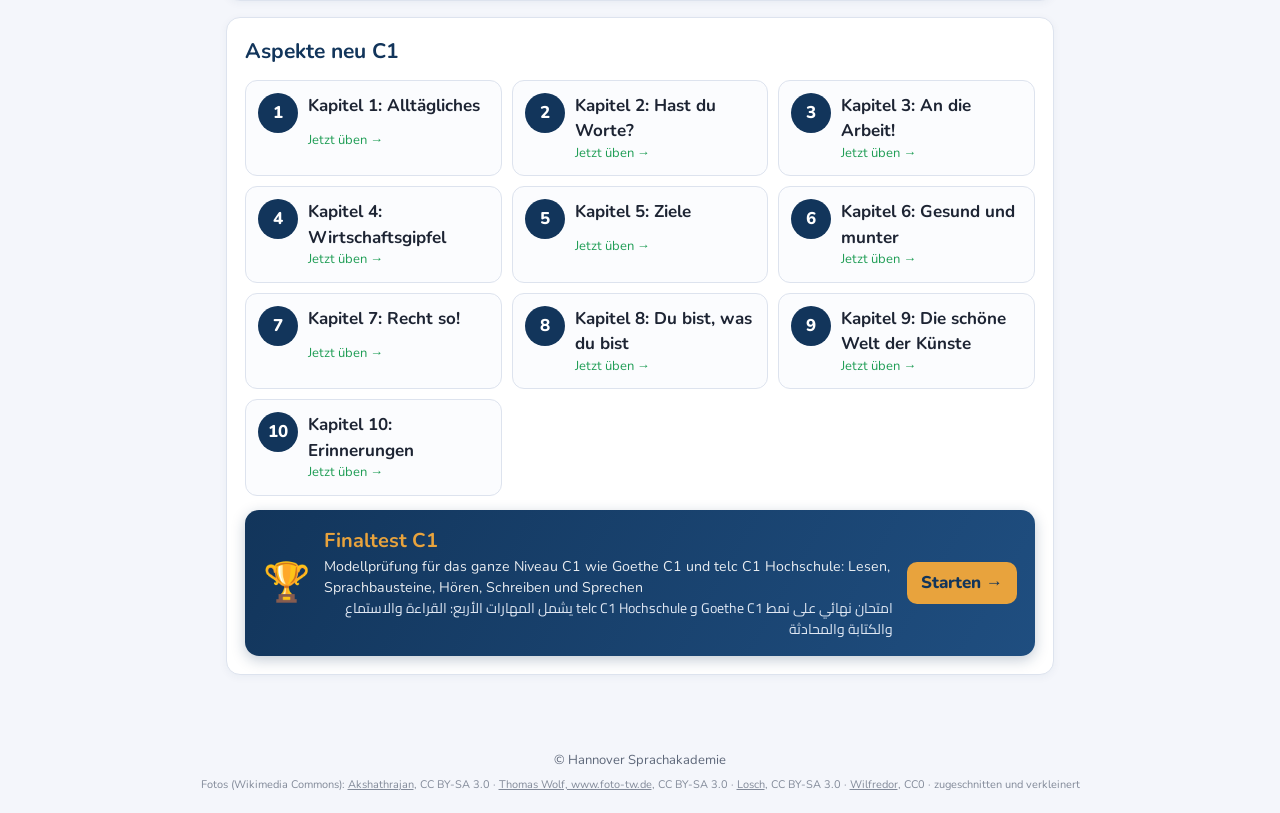
==== commit 23fb6fc6: "Website update 2026-11-28 00:50" ====
--- a/index.html
+++ b/index.html
@@ -82,6 +82,7 @@
           f.innerHTML = '<span class="trophy">🏆</span><span><strong></strong><small></small><em class="ar">امتحان نهائي للمستوى كاملًا: مفردات وقواعد وقراءة وكتابة</em></span><span class="go">' + (k.final.fertig ? 'Starten →' : 'bald') + '</span>';
           f.querySelector('strong').textContent = k.final.titel;
           f.querySelector('small').textContent = k.final.text || '';
+          if (k.final.textAr) f.querySelector('em').textContent = k.final.textAr;
           sec.appendChild(f);
         }
         box.appendChild(sec);
--- a/assets/style.css
+++ b/assets/style.css
@@ -213,6 +213,9 @@
 .player-info { font-size: 14px; color: var(--muted); }
 .player-note { flex-basis: 100%; font-size: 14px; }
 .player .lesetext { flex-basis: 100%; margin: 0; }
+.player-titel { flex-basis: 100%; color: var(--navy); }
+.teil .player { margin-top: 14px; }
+.player .transkript { white-space: pre-line; font-size: 15px; }
 .spinner { width: 46px; height: 46px; margin: 18px auto; border: 5px solid var(--line); border-top-color: var(--gold); border-radius: 50%; animation: spin 1s linear infinite; }
 @keyframes spin { to { transform: rotate(360deg); } }
 .lvl-box { display: grid; grid-template-columns: 1fr 1fr; gap: 12px; margin: 10px 0 16px; }
